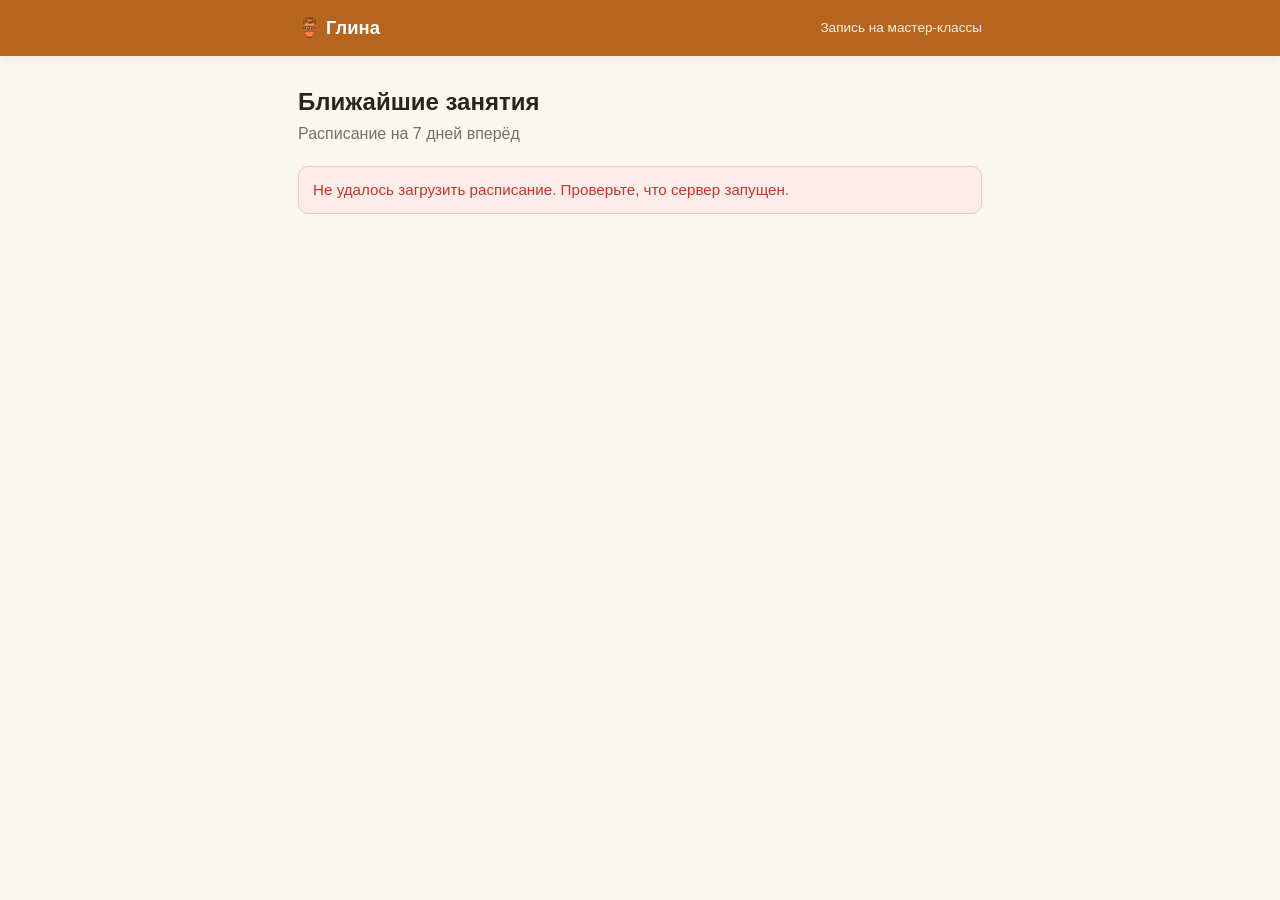
==== frontend/index.html @ c2cb719e "feat(frontend): три экрана клиента + отчёт о разработке фич - index.html: расписание с карточками, б" ====
<!DOCTYPE html>
<html lang="ru">
<head>
  <meta charset="UTF-8">
  <meta name="viewport" content="width=device-width, initial-scale=1.0">
  <title>Глина — расписание занятий</title>
  <link rel="stylesheet" href="style.css">
</head>
<body data-page="schedule">
  <header class="topbar">
    <div class="topbar__inner">
      <span class="logo">🏺 Глина</span>
      <span class="topbar__sub">Запись на мастер-классы</span>
    </div>
  </header>

  <main class="container">
    <h1 class="page-title">Ближайшие занятия</h1>
    <p class="page-hint">Расписание на 7 дней вперёд</p>

    <div id="error-box" class="alert alert--error" hidden></div>

    <div id="empty-state" class="empty" hidden>
      <div class="empty__icon">🗓️</div>
      <p class="empty__title">Пока нет доступных занятий</p>
      <p class="empty__text">Загляните позже — мастера скоро добавят новые слоты.</p>
    </div>

    <section id="slots" class="slots"></section>
  </main>

  <script src="app.js"></script>
</body>
</html>
---- frontend/style.css ----
/* Гончарная мастерская «Глина» — стили клиентского приложения (mobile-first). */

:root {
  --clay: #b5651d;
  --clay-dark: #8f4e14;
  --cream: #faf6f0;
  --ink: #2b2320;
  --muted: #7a6f66;
  --line: #e7ddd1;
  --green: #2e7d4f;
  --red: #c0392b;
  --amber: #b8860b;
  --radius: 14px;
  --shadow: 0 2px 10px rgba(80, 50, 20, 0.08);
}

* { box-sizing: border-box; }

body {
  margin: 0;
  font-family: -apple-system, "Segoe UI", Roboto, sans-serif;
  background: var(--cream);
  color: var(--ink);
  line-height: 1.5;
}

/* --------------------------- шапка --------------------------------------- */

.topbar {
  background: var(--clay);
  color: #fff;
  position: sticky;
  top: 0;
  z-index: 10;
  box-shadow: var(--shadow);
}
.topbar__inner {
  max-width: 720px;
  margin: 0 auto;
  padding: 14px 18px;
  display: flex;
  align-items: center;
  gap: 14px;
}
.logo { font-weight: 700; font-size: 1.15rem; }
.topbar__sub { font-size: 0.85rem; opacity: 0.9; margin-left: auto; }
.back { color: #fff; text-decoration: none; font-weight: 600; }
.back:hover { text-decoration: underline; }

/* --------------------------- контейнеры ---------------------------------- */

.container {
  max-width: 720px;
  margin: 0 auto;
  padding: 20px 18px 60px;
}
.container--narrow { max-width: 480px; }

.page-title { margin: 8px 0 2px; font-size: 1.5rem; }
.page-hint { margin: 0 0 20px; color: var(--muted); }

/* --------------------------- карточки слотов ----------------------------- */

.slots { display: grid; gap: 14px; }

.card {
  background: #fff;
  border: 1px solid var(--line);
  border-radius: var(--radius);
  padding: 16px;
  box-shadow: var(--shadow);
}
.card--cancelled { opacity: 0.75; }
.card__head {
  display: flex;
  justify-content: space-between;
  align-items: flex-start;
  gap: 10px;
}
.card__title { margin: 0; font-size: 1.1rem; }
.card__meta { margin: 4px 0 0; color: var(--muted); font-size: 0.92rem; }
.card__price { margin: 10px 0 12px; font-weight: 700; font-size: 1.05rem; }
.card__btn { display: inline-block; }

/* --------------------------- бейджи -------------------------------------- */

.badge {
  font-size: 0.78rem;
  font-weight: 600;
  padding: 4px 10px;
  border-radius: 999px;
  white-space: nowrap;
}
.badge--free { background: #e6f4ec; color: var(--green); }
.badge--full { background: #fdecea; color: var(--red); }
.badge--cancelled { background: #f3ede0; color: var(--amber); }

/* --------------------------- кнопки -------------------------------------- */

.btn {
  display: inline-block;
  border: none;
  border-radius: 10px;
  padding: 11px 20px;
  font-size: 1rem;
  font-weight: 600;
  cursor: pointer;
  text-decoration: none;
  text-align: center;
}
.btn--primary { background: var(--clay); color: #fff; }
.btn--primary:hover { background: var(--clay-dark); }
.btn--block { width: 100%; }
.btn--disabled,
.btn[disabled] {
  background: #ddd3c6;
  color: #8a8078;
  cursor: not-allowed;
  pointer-events: none;
}

/* --------------------------- детали слота -------------------------------- */

.detail {
  background: #fff;
  border: 1px solid var(--line);
  border-radius: var(--radius);
  padding: 20px;
  box-shadow: var(--shadow);
}
.detail__title { margin: 0 0 6px; }
.detail__when { font-weight: 600; color: var(--clay-dark); }
.detail__row { margin: 8px 0; }
.detail__address { color: var(--muted); }
.detail__price { margin-top: 14px; font-size: 1.25rem; font-weight: 700; }

/* --------------------------- форма --------------------------------------- */

.form {
  background: #fff;
  border: 1px solid var(--line);
  border-radius: var(--radius);
  padding: 20px;
  margin-top: 16px;
  box-shadow: var(--shadow);
}
.form__title { margin: 0 0 14px; font-size: 1.2rem; }
.field { display: block; margin-bottom: 14px; }
.field__label { display: block; font-size: 0.9rem; color: var(--muted); margin-bottom: 5px; }
.field__input {
  width: 100%;
  padding: 11px 12px;
  border: 1px solid var(--line);
  border-radius: 10px;
  font-size: 1rem;
}
.field__input:focus { outline: 2px solid var(--clay); border-color: var(--clay); }
.checkbox { display: flex; align-items: center; gap: 10px; margin: 4px 0 18px; }
.checkbox input { width: 18px; height: 18px; }

/* --------------------------- служебные блоки ----------------------------- */

.alert { border-radius: 10px; padding: 12px 14px; margin-bottom: 16px; font-size: 0.95rem; }
.alert--error { background: #fdecea; color: var(--red); border: 1px solid #f5c6c0; }
.alert--warn { background: #fdf6e3; color: var(--amber); border: 1px solid #efe1b8; }

.empty {
  text-align: center;
  padding: 40px 20px;
  color: var(--muted);
}
.empty__icon { font-size: 2.4rem; }
.empty__title { font-size: 1.15rem; font-weight: 600; color: var(--ink); margin: 10px 0 4px; }
.empty__text { margin: 0; }

/* --------------------------- экран успеха -------------------------------- */

.success {
  background: #fff;
  border: 1px solid var(--line);
  border-radius: var(--radius);
  padding: 30px 22px;
  text-align: center;
  box-shadow: var(--shadow);
}
.success__icon { font-size: 3rem; }
.success__title { margin: 8px 0 10px; }
.success__text { margin: 0 0 16px; }
.success__facts {
  list-style: none;
  padding: 0;
  margin: 0 0 16px;
  text-align: left;
  display: inline-block;
}
.success__facts li { margin: 6px 0; }
.success__hint { color: var(--muted); font-size: 0.92rem; margin-bottom: 20px; }
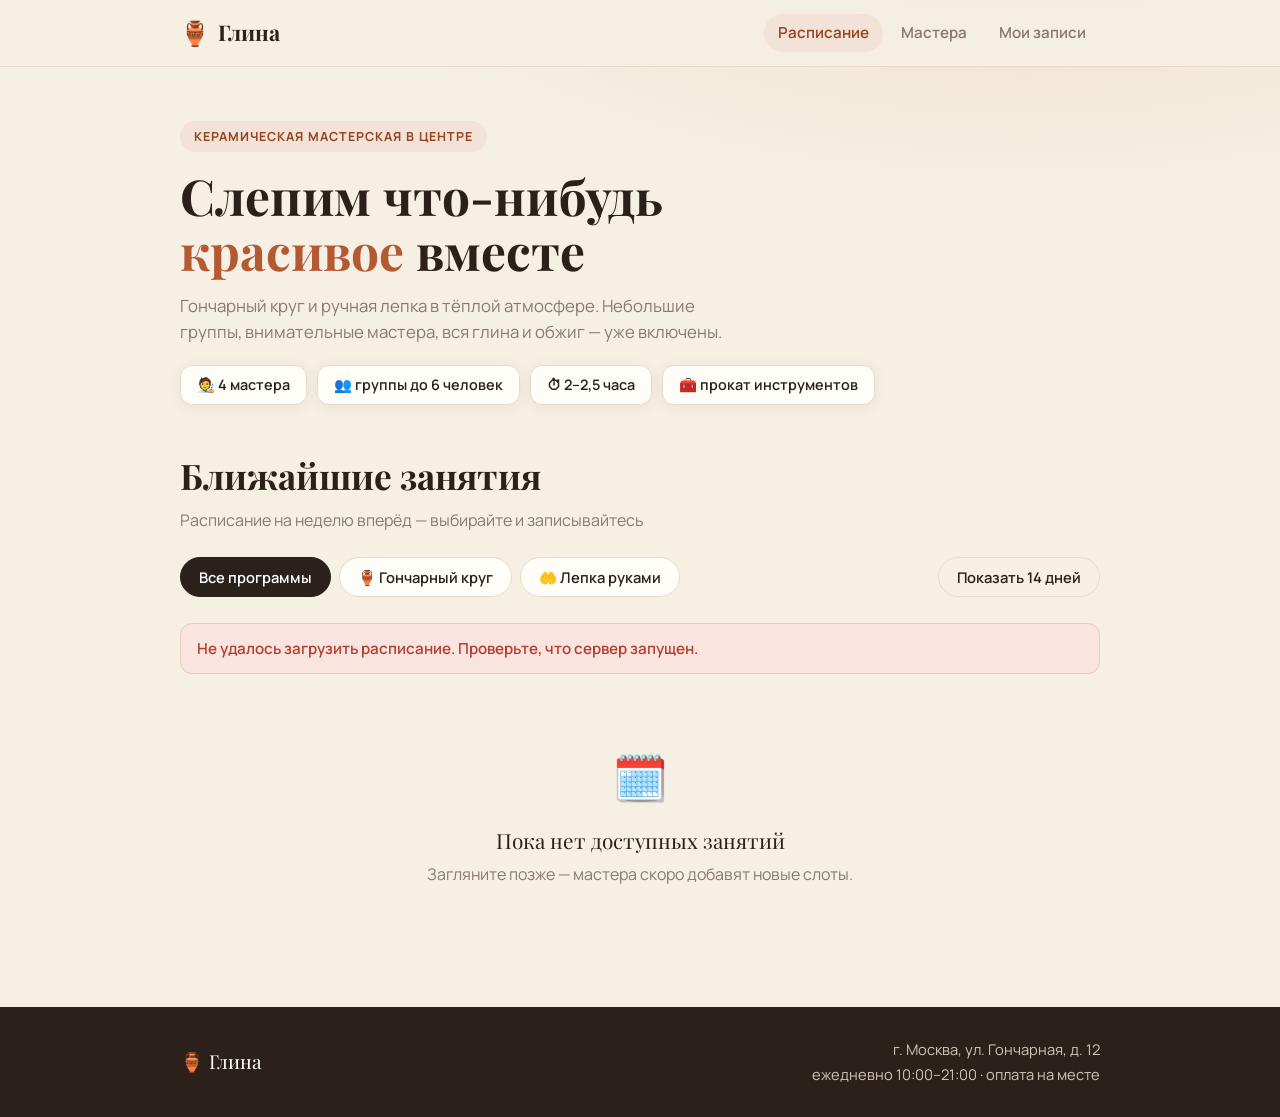
==== commit ad3c2b30: "feat(frontend): редизайн + страницы «Мастера» и «Мои записи» - дизайн-система: Playfair Display + Ma" ====
--- a/frontend/index.html
+++ b/frontend/index.html
@@ -3,20 +3,48 @@
 <head>
   <meta charset="UTF-8">
   <meta name="viewport" content="width=device-width, initial-scale=1.0">
-  <title>Глина — расписание занятий</title>
+  <title>Глина — гончарная мастерская. Расписание занятий</title>
   <link rel="stylesheet" href="style.css">
 </head>
 <body data-page="schedule">
   <header class="topbar">
     <div class="topbar__inner">
-      <span class="logo">🏺 Глина</span>
-      <span class="topbar__sub">Запись на мастер-классы</span>
+      <a class="logo" href="index.html"><span class="logo__mark">🏺</span>Глина</a>
+      <nav class="nav">
+        <a href="index.html" class="nav__link nav__link--active">Расписание</a>
+        <a href="masters.html" class="nav__link">Мастера</a>
+        <a href="bookings.html" class="nav__link">Мои записи</a>
+      </nav>
     </div>
   </header>
 
   <main class="container">
-    <h1 class="page-title">Ближайшие занятия</h1>
-    <p class="page-hint">Расписание на 7 дней вперёд</p>
+    <section class="hero">
+      <span class="hero__badge">керамическая мастерская в центре</span>
+      <h1 class="hero__title">Слепим что-нибудь<br><em>красивое</em> вместе</h1>
+      <p class="hero__text">
+        Гончарный круг и ручная лепка в тёплой атмосфере. Небольшие группы,
+        внимательные мастера, вся глина и обжиг — уже включены.
+      </p>
+      <div class="hero__stats">
+        <span class="stat">🧑‍🎨 4 мастера</span>
+        <span class="stat">👥 группы до 6 человек</span>
+        <span class="stat">⏱ 2–2,5 часа</span>
+        <span class="stat">🧰 прокат инструментов</span>
+      </div>
+    </section>
+
+    <h2 class="page-title">Ближайшие занятия</h2>
+    <p class="page-hint">Расписание на неделю вперёд — выбирайте и записывайтесь</p>
+
+    <div class="filters">
+      <div class="chips" id="program-filter">
+        <button class="chip chip--active" data-program="all">Все программы</button>
+        <button class="chip" data-program="WHEEL">🏺 Гончарный круг</button>
+        <button class="chip" data-program="HANDBUILDING">🤲 Лепка руками</button>
+      </div>
+      <button class="chip chip--ghost" id="extend-days">Показать 14 дней</button>
+    </div>
 
     <div id="error-box" class="alert alert--error" hidden></div>
 
@@ -26,8 +54,18 @@
       <p class="empty__text">Загляните позже — мастера скоро добавят новые слоты.</p>
     </div>
 
-    <section id="slots" class="slots"></section>
+    <div id="slots"></div>
   </main>
+
+  <footer class="footer">
+    <div class="footer__inner">
+      <span class="footer__brand">🏺 Глина</span>
+      <div class="footer__meta">
+        г. Москва, ул. Гончарная, д. 12<br>
+        ежедневно 10:00–21:00 · оплата на месте
+      </div>
+    </div>
+  </footer>
 
   <script src="app.js"></script>
 </body>
--- a/frontend/style.css
+++ b/frontend/style.css
@@ -1,120 +1,318 @@
-/* Гончарная мастерская «Глина» — стили клиентского приложения (mobile-first). */
+/* Гончарная мастерская «Глина» — дизайн-система клиентского приложения.
+   Тёплая «керамическая» палитра, Playfair Display + Manrope, mobile-first. */
+
+@import url('https://fonts.googleapis.com/css2?family=Playfair+Display:wght@600;700&family=Manrope:wght@400;500;600;700;800&display=swap');
 
 :root {
-  --clay: #b5651d;
-  --clay-dark: #8f4e14;
-  --cream: #faf6f0;
-  --ink: #2b2320;
-  --muted: #7a6f66;
-  --line: #e7ddd1;
-  --green: #2e7d4f;
-  --red: #c0392b;
-  --amber: #b8860b;
-  --radius: 14px;
-  --shadow: 0 2px 10px rgba(80, 50, 20, 0.08);
+  --terra: #b45a33;
+  --terra-dark: #94441f;
+  --terra-soft: #f3e2d7;
+  --cream: #f6efe4;
+  --surface: #fffdf8;
+  --ink: #2c211a;
+  --muted: #8a7a6d;
+  --line: #e8dcc9;
+  --green: #3d7a55;
+  --green-soft: #e3efe7;
+  --red: #b3402e;
+  --red-soft: #f9e4e0;
+  --amber: #a2781f;
+  --amber-soft: #f6ecd4;
+  --radius: 18px;
+  --shadow: 0 2px 14px rgba(90, 55, 25, 0.07);
+  --shadow-hover: 0 10px 28px rgba(90, 55, 25, 0.13);
+  --font-display: 'Playfair Display', Georgia, serif;
+  --font-body: 'Manrope', -apple-system, 'Segoe UI', sans-serif;
 }
 
 * { box-sizing: border-box; }
+
+html { scroll-behavior: smooth; }
 
 body {
   margin: 0;
-  font-family: -apple-system, "Segoe UI", Roboto, sans-serif;
-  background: var(--cream);
+  font-family: var(--font-body);
+  background:
+    radial-gradient(1200px 500px at 80% -100px, #efdfc8 0%, transparent 60%),
+    var(--cream);
   color: var(--ink);
-  line-height: 1.5;
-}
+  line-height: 1.55;
+  min-height: 100vh;
+  display: flex;
+  flex-direction: column;
+}
+
+.muted { color: var(--muted); font-weight: 400; }
 
 /* --------------------------- шапка --------------------------------------- */
 
 .topbar {
-  background: var(--clay);
-  color: #fff;
   position: sticky;
   top: 0;
-  z-index: 10;
+  z-index: 20;
+  background: rgba(246, 239, 228, 0.85);
+  backdrop-filter: blur(10px);
+  border-bottom: 1px solid var(--line);
+}
+.topbar__inner {
+  max-width: 960px;
+  margin: 0 auto;
+  padding: 14px 20px;
+  display: flex;
+  align-items: center;
+  gap: 24px;
+}
+.logo {
+  font-family: var(--font-display);
+  font-weight: 700;
+  font-size: 1.35rem;
+  color: var(--ink);
+  text-decoration: none;
+  display: flex;
+  align-items: center;
+  gap: 8px;
+}
+.logo__mark { font-size: 1.5rem; }
+
+.nav { margin-left: auto; display: flex; gap: 4px; }
+.nav__link {
+  color: var(--muted);
+  text-decoration: none;
+  font-weight: 600;
+  font-size: 0.95rem;
+  padding: 7px 14px;
+  border-radius: 999px;
+  transition: color 0.15s, background 0.15s;
+}
+.nav__link:hover { color: var(--ink); background: var(--terra-soft); }
+.nav__link--active { color: var(--terra-dark); background: var(--terra-soft); }
+
+/* --------------------------- контейнеры ---------------------------------- */
+
+.container {
+  width: 100%;
+  max-width: 960px;
+  margin: 0 auto;
+  padding: 28px 20px 70px;
+  flex: 1;
+}
+.container--narrow { max-width: 560px; }
+
+/* --------------------------- hero ---------------------------------------- */
+
+.hero { padding: 26px 0 34px; }
+.hero__badge {
+  display: inline-block;
+  background: var(--terra-soft);
+  color: var(--terra-dark);
+  font-weight: 700;
+  font-size: 0.78rem;
+  letter-spacing: 0.08em;
+  text-transform: uppercase;
+  padding: 6px 14px;
+  border-radius: 999px;
+  margin-bottom: 16px;
+}
+.hero__title {
+  font-family: var(--font-display);
+  font-size: clamp(2rem, 5.5vw, 3.1rem);
+  line-height: 1.12;
+  margin: 0 0 14px;
+}
+.hero__title em {
+  font-style: normal;
+  color: var(--terra);
+}
+.hero__text {
+  max-width: 560px;
+  margin: 0 0 20px;
+  color: var(--muted);
+  font-size: 1.05rem;
+}
+.hero__stats { display: flex; flex-wrap: wrap; gap: 10px; }
+.stat {
+  background: var(--surface);
+  border: 1px solid var(--line);
+  border-radius: 12px;
+  padding: 8px 16px;
+  font-size: 0.9rem;
+  font-weight: 600;
   box-shadow: var(--shadow);
 }
-.topbar__inner {
-  max-width: 720px;
-  margin: 0 auto;
-  padding: 14px 18px;
-  display: flex;
+
+/* --------------------------- заголовки страниц --------------------------- */
+
+.page-title {
+  font-family: var(--font-display);
+  font-size: clamp(1.6rem, 4vw, 2.2rem);
+  margin: 10px 0 4px;
+}
+.page-hint { margin: 0 0 24px; color: var(--muted); }
+
+/* --------------------------- фильтры ------------------------------------- */
+
+.filters {
+  display: flex;
+  flex-wrap: wrap;
   align-items: center;
-  gap: 14px;
-}
-.logo { font-weight: 700; font-size: 1.15rem; }
-.topbar__sub { font-size: 0.85rem; opacity: 0.9; margin-left: auto; }
-.back { color: #fff; text-decoration: none; font-weight: 600; }
-.back:hover { text-decoration: underline; }
-
-/* --------------------------- контейнеры ---------------------------------- */
-
-.container {
-  max-width: 720px;
-  margin: 0 auto;
-  padding: 20px 18px 60px;
-}
-.container--narrow { max-width: 480px; }
-
-.page-title { margin: 8px 0 2px; font-size: 1.5rem; }
-.page-hint { margin: 0 0 20px; color: var(--muted); }
-
-/* --------------------------- карточки слотов ----------------------------- */
-
-.slots { display: grid; gap: 14px; }
+  gap: 10px;
+  margin-bottom: 26px;
+}
+.chips { display: flex; flex-wrap: wrap; gap: 8px; }
+.chip {
+  border: 1px solid var(--line);
+  background: var(--surface);
+  color: var(--ink);
+  font-family: var(--font-body);
+  font-weight: 600;
+  font-size: 0.92rem;
+  padding: 9px 18px;
+  border-radius: 999px;
+  cursor: pointer;
+  transition: all 0.15s;
+}
+.chip:hover { border-color: var(--terra); color: var(--terra-dark); }
+.chip--active {
+  background: var(--ink);
+  border-color: var(--ink);
+  color: #fff;
+}
+.chip--active:hover { color: #fff; }
+.chip--ghost { margin-left: auto; background: transparent; }
+
+/* --------------------------- расписание по дням -------------------------- */
+
+.day-group { margin-bottom: 30px; }
+.day-group__title {
+  font-family: var(--font-display);
+  font-size: 1.25rem;
+  margin: 0 0 14px;
+  padding-bottom: 8px;
+  border-bottom: 2px solid var(--line);
+  text-transform: capitalize;
+}
+.day-group__grid {
+  display: grid;
+  grid-template-columns: repeat(auto-fill, minmax(290px, 1fr));
+  gap: 16px;
+}
+
+/* --------------------------- карточки ------------------------------------ */
 
 .card {
-  background: #fff;
+  background: var(--surface);
   border: 1px solid var(--line);
   border-radius: var(--radius);
-  padding: 16px;
+  padding: 18px;
   box-shadow: var(--shadow);
-}
-.card--cancelled { opacity: 0.75; }
-.card__head {
-  display: flex;
+  transition: transform 0.18s ease, box-shadow 0.18s ease;
+  display: flex;
+  flex-direction: column;
+}
+.card:hover { transform: translateY(-3px); box-shadow: var(--shadow-hover); }
+.card--cancelled { opacity: 0.72; }
+.card--cancelled:hover { transform: none; box-shadow: var(--shadow); }
+
+.card__top {
+  display: flex;
+  align-items: flex-start;
+  gap: 12px;
+  margin-bottom: 10px;
+}
+.card__icon {
+  width: 46px;
+  height: 46px;
+  flex: none;
+  display: grid;
+  place-items: center;
+  font-size: 1.45rem;
+  background: var(--terra-soft);
+  border-radius: 14px;
+}
+.card__timebox { display: flex; flex-direction: column; }
+.card__time { font-weight: 800; font-size: 1.25rem; letter-spacing: 0.01em; }
+.card__dur { color: var(--muted); font-size: 0.8rem; }
+.card__title { margin: 0 0 4px; font-size: 1.05rem; font-weight: 700; }
+.card__meta { margin: 2px 0; color: var(--muted); font-size: 0.9rem; }
+.card__foot {
+  margin-top: auto;
+  padding-top: 14px;
+  display: flex;
+  align-items: center;
   justify-content: space-between;
-  align-items: flex-start;
-  gap: 10px;
-}
-.card__title { margin: 0; font-size: 1.1rem; }
-.card__meta { margin: 4px 0 0; color: var(--muted); font-size: 0.92rem; }
-.card__price { margin: 10px 0 12px; font-weight: 700; font-size: 1.05rem; }
-.card__btn { display: inline-block; }
+}
+.card__price { font-weight: 800; font-size: 1.15rem; }
+
+.card__top .badge { margin-left: auto; }
+
+/* индикатор заполненности */
+.bar {
+  height: 6px;
+  background: var(--line);
+  border-radius: 999px;
+  overflow: hidden;
+  margin-top: 10px;
+}
+.bar__fill {
+  height: 100%;
+  background: var(--green);
+  border-radius: inherit;
+  transition: width 0.3s;
+}
+.bar__fill--last { background: var(--amber); }
+.bar__fill--full { background: var(--red); }
 
 /* --------------------------- бейджи -------------------------------------- */
 
 .badge {
-  font-size: 0.78rem;
-  font-weight: 600;
-  padding: 4px 10px;
+  font-size: 0.75rem;
+  font-weight: 700;
+  padding: 5px 11px;
   border-radius: 999px;
   white-space: nowrap;
 }
-.badge--free { background: #e6f4ec; color: var(--green); }
-.badge--full { background: #fdecea; color: var(--red); }
-.badge--cancelled { background: #f3ede0; color: var(--amber); }
+.badge--free { background: var(--green-soft); color: var(--green); }
+.badge--last { background: var(--amber-soft); color: var(--amber); }
+.badge--full { background: var(--red-soft); color: var(--red); }
+.badge--cancelled { background: var(--amber-soft); color: var(--amber); }
+.badge--muted { background: #eee7db; color: var(--muted); }
+
+/* --------------------------- звёзды -------------------------------------- */
+
+.stars { letter-spacing: 0.05em; }
+.star { color: #d8cbb8; }
+.star--on { color: #e2a63c; }
 
 /* --------------------------- кнопки -------------------------------------- */
 
 .btn {
   display: inline-block;
   border: none;
-  border-radius: 10px;
-  padding: 11px 20px;
-  font-size: 1rem;
-  font-weight: 600;
+  border-radius: 12px;
+  padding: 11px 22px;
+  font-family: var(--font-body);
+  font-size: 0.98rem;
+  font-weight: 700;
   cursor: pointer;
   text-decoration: none;
   text-align: center;
-}
-.btn--primary { background: var(--clay); color: #fff; }
-.btn--primary:hover { background: var(--clay-dark); }
-.btn--block { width: 100%; }
+  transition: background 0.15s, transform 0.1s;
+}
+.btn:active { transform: scale(0.98); }
+.btn--primary { background: var(--terra); color: #fff; }
+.btn--primary:hover { background: var(--terra-dark); }
+.btn--ghost {
+  background: transparent;
+  color: var(--terra-dark);
+  border: 1.5px solid var(--terra);
+}
+.btn--ghost:hover { background: var(--terra-soft); }
+.btn--block { display: block; width: 100%; }
+.btn--small { padding: 8px 16px; font-size: 0.88rem; }
 .btn--disabled,
 .btn[disabled] {
-  background: #ddd3c6;
-  color: #8a8078;
+  background: #e5dccd;
+  color: #a2968a;
   cursor: not-allowed;
   pointer-events: none;
 }
@@ -122,76 +320,249 @@
 /* --------------------------- детали слота -------------------------------- */
 
 .detail {
-  background: #fff;
+  background: var(--surface);
   border: 1px solid var(--line);
   border-radius: var(--radius);
-  padding: 20px;
+  padding: 26px;
   box-shadow: var(--shadow);
 }
-.detail__title { margin: 0 0 6px; }
-.detail__when { font-weight: 600; color: var(--clay-dark); }
-.detail__row { margin: 8px 0; }
-.detail__address { color: var(--muted); }
-.detail__price { margin-top: 14px; font-size: 1.25rem; font-weight: 700; }
+.detail__head { display: flex; gap: 16px; align-items: center; margin-bottom: 14px; }
+.detail__icon {
+  width: 62px;
+  height: 62px;
+  flex: none;
+  display: grid;
+  place-items: center;
+  font-size: 2rem;
+  background: var(--terra-soft);
+  border-radius: 18px;
+}
+.detail__title {
+  font-family: var(--font-display);
+  font-size: 1.5rem;
+  margin: 0 0 4px;
+}
+.detail__when { margin: 0; color: var(--terra-dark); font-weight: 700; }
+.detail__desc { color: var(--muted); margin: 0 0 18px; }
+.detail__grid {
+  display: grid;
+  grid-template-columns: 1fr 1fr;
+  gap: 12px;
+  margin: 0 0 18px;
+}
+.detail__cell {
+  background: var(--cream);
+  border-radius: 12px;
+  padding: 12px 14px;
+}
+.detail__cell dt {
+  font-size: 0.78rem;
+  text-transform: uppercase;
+  letter-spacing: 0.06em;
+  color: var(--muted);
+  font-weight: 700;
+  margin-bottom: 3px;
+}
+.detail__cell dd { margin: 0; font-weight: 600; }
+.detail__address { color: var(--muted); font-size: 0.95rem; margin: 0 0 6px; }
+.detail__price { font-size: 1.5rem; font-weight: 800; margin: 10px 0 0; }
 
 /* --------------------------- форма --------------------------------------- */
 
 .form {
-  background: #fff;
+  background: var(--surface);
   border: 1px solid var(--line);
   border-radius: var(--radius);
-  padding: 20px;
-  margin-top: 16px;
+  padding: 24px;
+  margin-top: 18px;
   box-shadow: var(--shadow);
 }
-.form__title { margin: 0 0 14px; font-size: 1.2rem; }
+.form__title {
+  font-family: var(--font-display);
+  margin: 0 0 16px;
+  font-size: 1.25rem;
+}
 .field { display: block; margin-bottom: 14px; }
-.field__label { display: block; font-size: 0.9rem; color: var(--muted); margin-bottom: 5px; }
+.field__label {
+  display: block;
+  font-size: 0.85rem;
+  font-weight: 700;
+  color: var(--muted);
+  margin-bottom: 6px;
+}
 .field__input {
   width: 100%;
-  padding: 11px 12px;
-  border: 1px solid var(--line);
-  border-radius: 10px;
+  padding: 12px 14px;
+  border: 1.5px solid var(--line);
+  border-radius: 12px;
+  font-family: var(--font-body);
   font-size: 1rem;
-}
-.field__input:focus { outline: 2px solid var(--clay); border-color: var(--clay); }
-.checkbox { display: flex; align-items: center; gap: 10px; margin: 4px 0 18px; }
-.checkbox input { width: 18px; height: 18px; }
+  background: #fff;
+  transition: border-color 0.15s;
+}
+.field__input:focus { outline: none; border-color: var(--terra); }
+
+.rental-option {
+  display: flex;
+  align-items: center;
+  gap: 12px;
+  background: var(--cream);
+  border: 1.5px solid var(--line);
+  border-radius: 12px;
+  padding: 13px 14px;
+  margin: 6px 0 18px;
+  cursor: pointer;
+  transition: border-color 0.15s;
+}
+.rental-option:hover { border-color: var(--terra); }
+.rental-option input { width: 19px; height: 19px; accent-color: var(--terra); }
+.rental-option__text { font-weight: 600; font-size: 0.95rem; }
+.rental-option__price { margin-left: auto; font-weight: 800; white-space: nowrap; }
+
+/* --------------------------- мастера ------------------------------------- */
+
+.masters-grid {
+  display: grid;
+  grid-template-columns: repeat(auto-fill, minmax(260px, 1fr));
+  gap: 18px;
+}
+.master {
+  background: var(--surface);
+  border: 1px solid var(--line);
+  border-radius: var(--radius);
+  padding: 24px;
+  box-shadow: var(--shadow);
+  text-align: center;
+  transition: transform 0.18s, box-shadow 0.18s;
+}
+.master:hover { transform: translateY(-3px); box-shadow: var(--shadow-hover); }
+.master__avatar {
+  width: 72px;
+  height: 72px;
+  margin: 0 auto 12px;
+  display: grid;
+  place-items: center;
+  font-family: var(--font-display);
+  font-size: 1.8rem;
+  font-weight: 700;
+  color: #fff;
+  background: linear-gradient(135deg, var(--terra) 0%, #d98a55 100%);
+  border-radius: 50%;
+}
+.master__name { font-family: var(--font-display); margin: 0 0 2px; font-size: 1.25rem; }
+.master__spec {
+  margin: 0 0 8px;
+  color: var(--terra-dark);
+  font-weight: 700;
+  font-size: 0.85rem;
+  text-transform: uppercase;
+  letter-spacing: 0.05em;
+}
+.master__rating { margin: 0 0 10px; }
+.master__bio { margin: 0; color: var(--muted); font-size: 0.92rem; }
+
+/* --------------------------- мои записи ---------------------------------- */
+
+.phone-form { display: flex; gap: 10px; margin-bottom: 24px; }
+.phone-form .field__input { flex: 1; }
+.bookings-list { display: grid; gap: 14px; }
+.booking__info { flex: 1; }
+.booking__reason { margin: 4px 0 0; color: var(--amber); font-size: 0.88rem; font-weight: 600; }
+.booking__cancel { margin-top: 14px; align-self: flex-end; }
 
 /* --------------------------- служебные блоки ----------------------------- */
 
-.alert { border-radius: 10px; padding: 12px 14px; margin-bottom: 16px; font-size: 0.95rem; }
-.alert--error { background: #fdecea; color: var(--red); border: 1px solid #f5c6c0; }
-.alert--warn { background: #fdf6e3; color: var(--amber); border: 1px solid #efe1b8; }
-
-.empty {
-  text-align: center;
-  padding: 40px 20px;
-  color: var(--muted);
-}
-.empty__icon { font-size: 2.4rem; }
-.empty__title { font-size: 1.15rem; font-weight: 600; color: var(--ink); margin: 10px 0 4px; }
+.alert {
+  border-radius: 12px;
+  padding: 13px 16px;
+  margin-bottom: 18px;
+  font-size: 0.95rem;
+  font-weight: 600;
+}
+.alert--error { background: var(--red-soft); color: var(--red); border: 1px solid #eec7c0; }
+.alert--warn { background: var(--amber-soft); color: var(--amber); border: 1px solid #e8d9ae; }
+
+.empty { text-align: center; padding: 50px 20px; color: var(--muted); }
+.empty__icon { font-size: 2.8rem; }
+.empty__title {
+  font-family: var(--font-display);
+  font-size: 1.3rem;
+  color: var(--ink);
+  margin: 12px 0 6px;
+}
 .empty__text { margin: 0; }
 
 /* --------------------------- экран успеха -------------------------------- */
 
 .success {
-  background: #fff;
+  background: var(--surface);
   border: 1px solid var(--line);
   border-radius: var(--radius);
-  padding: 30px 22px;
+  padding: 40px 28px;
   text-align: center;
   box-shadow: var(--shadow);
 }
-.success__icon { font-size: 3rem; }
-.success__title { margin: 8px 0 10px; }
-.success__text { margin: 0 0 16px; }
+.success__icon {
+  width: 84px;
+  height: 84px;
+  margin: 0 auto 16px;
+  display: grid;
+  place-items: center;
+  font-size: 2.4rem;
+  color: #fff;
+  background: var(--green);
+  border-radius: 50%;
+  animation: pop 0.45s cubic-bezier(0.3, 1.6, 0.5, 1);
+}
+@keyframes pop {
+  0% { transform: scale(0); }
+  100% { transform: scale(1); }
+}
+.success__title {
+  font-family: var(--font-display);
+  font-size: 1.8rem;
+  margin: 0 0 10px;
+}
+.success__text { margin: 0 0 18px; font-size: 1.05rem; }
 .success__facts {
   list-style: none;
-  padding: 0;
-  margin: 0 0 16px;
+  padding: 16px 20px;
+  margin: 0 0 18px;
   text-align: left;
-  display: inline-block;
-}
-.success__facts li { margin: 6px 0; }
-.success__hint { color: var(--muted); font-size: 0.92rem; margin-bottom: 20px; }
+  background: var(--cream);
+  border-radius: 14px;
+}
+.success__facts li { margin: 6px 0; font-weight: 600; }
+.success__hint { color: var(--muted); font-size: 0.93rem; margin: 0 0 22px; }
+.success__actions { display: grid; gap: 10px; }
+
+/* --------------------------- футер ---------------------------------------- */
+
+.footer {
+  background: var(--ink);
+  color: #cfc4b8;
+  margin-top: auto;
+}
+.footer__inner {
+  max-width: 960px;
+  margin: 0 auto;
+  padding: 30px 20px;
+  display: flex;
+  flex-wrap: wrap;
+  gap: 20px;
+  align-items: center;
+  justify-content: space-between;
+  font-size: 0.92rem;
+}
+.footer__brand { font-family: var(--font-display); font-size: 1.2rem; color: #fff; }
+.footer__meta { text-align: right; line-height: 1.7; }
+
+/* --------------------------- адаптив -------------------------------------- */
+
+@media (max-width: 560px) {
+  .nav__link { padding: 6px 10px; font-size: 0.88rem; }
+  .detail__grid { grid-template-columns: 1fr; }
+  .chip--ghost { margin-left: 0; }
+  .footer__inner { justify-content: center; text-align: center; }
+  .footer__meta { text-align: center; }
+}
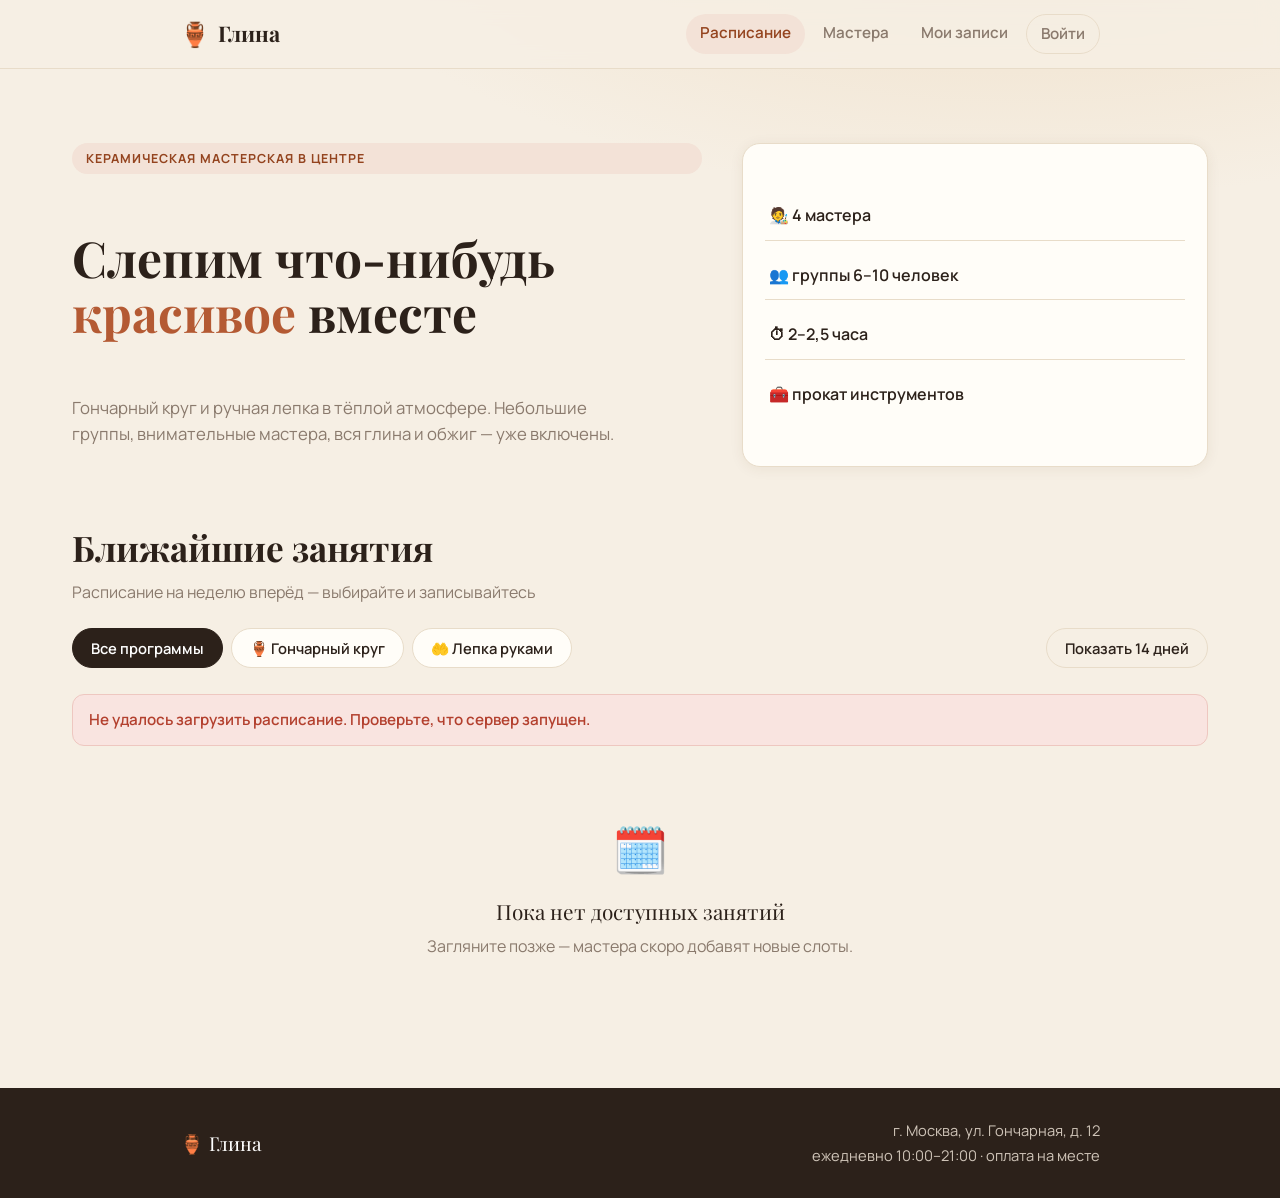
==== commit c1204d0f: "fix(ui): дубль даты, капитализация месяцев, сводка админки, инлайн-стили * Баг #6: карточка занятия " ====
--- a/frontend/index.html
+++ b/frontend/index.html
@@ -28,7 +28,7 @@
       </p>
       <div class="hero__stats">
         <span class="stat">🧑‍🎨 4 мастера</span>
-        <span class="stat">👥 группы до 6 человек</span>
+        <span class="stat">👥 группы 6–10 человек</span>
         <span class="stat">⏱ 2–2,5 часа</span>
         <span class="stat">🧰 прокат инструментов</span>
       </div>
--- a/frontend/style.css
+++ b/frontend/style.css
@@ -189,7 +189,6 @@
   margin: 0 0 14px;
   padding-bottom: 8px;
   border-bottom: 2px solid var(--line);
-  text-transform: capitalize;
 }
 .day-group__grid {
   display: grid;
@@ -307,6 +306,12 @@
   border: 1.5px solid var(--terra);
 }
 .btn--ghost:hover { background: var(--terra-soft); }
+.btn--danger {
+  background: var(--red-soft);
+  color: var(--red);
+  border: 1.5px solid #e6b6ad;
+}
+.btn--danger:hover { background: #f4d5cf; }
 .btn--block { display: block; width: 100%; }
 .btn--small { padding: 8px 16px; font-size: 0.88rem; }
 .btn--disabled,
@@ -481,6 +486,7 @@
 }
 .alert--error { background: var(--red-soft); color: var(--red); border: 1px solid #eec7c0; }
 .alert--warn { background: var(--amber-soft); color: var(--amber); border: 1px solid #e8d9ae; }
+.alert--below { margin-top: 18px; }
 
 .empty { text-align: center; padding: 50px 20px; color: var(--muted); }
 .empty__icon { font-size: 2.8rem; }
@@ -536,6 +542,102 @@
 .success__hint { color: var(--muted); font-size: 0.93rem; margin: 0 0 22px; }
 .success__actions { display: grid; gap: 10px; }
 
+/* --------------------------- вход ---------------------------------------- */
+
+.nav__link--auth { border: 1.5px solid var(--line); }
+
+.demo-accounts {
+  margin-top: 22px;
+  padding: 18px;
+  background: var(--terra-soft);
+  border-radius: var(--radius);
+}
+.demo-accounts__title { margin: 0 0 12px; font-weight: 700; font-size: 0.9rem; }
+.demo-chip {
+  display: inline-flex;
+  flex-direction: column;
+  align-items: flex-start;
+  gap: 2px;
+  background: var(--surface);
+  border: 1px solid var(--line);
+  border-radius: 12px;
+  padding: 10px 16px;
+  margin: 0 8px 8px 0;
+  cursor: pointer;
+  font-family: var(--font-body);
+  text-align: left;
+  transition: border-color 0.15s, transform 0.1s;
+}
+.demo-chip:hover { border-color: var(--terra); }
+.demo-chip:active { transform: scale(0.98); }
+.demo-chip b { font-size: 0.95rem; }
+.demo-chip span { font-size: 0.82rem; color: var(--muted); font-family: monospace; }
+
+/* --------------------------- админка ------------------------------------- */
+
+.stats-row {
+  display: flex;
+  flex-wrap: wrap;
+  gap: 10px;
+  margin-bottom: 22px;
+}
+
+.admin-list { display: grid; gap: 12px; }
+.admin-row {
+  background: var(--surface);
+  border: 1px solid var(--line);
+  border-left: 4px solid var(--green);
+  border-radius: 14px;
+  padding: 16px 18px;
+  box-shadow: var(--shadow);
+}
+.admin-row--cancelled { border-left-color: var(--amber); opacity: 0.85; }
+.admin-row--past { border-left-color: var(--muted); opacity: 0.7; }
+.admin-row__main {
+  display: flex;
+  align-items: center;
+  gap: 18px;
+  flex-wrap: wrap;
+}
+.admin-row__when { display: flex; flex-direction: column; min-width: 120px; }
+.admin-row__when span { color: var(--muted); font-size: 0.88rem; }
+.admin-row__prog { flex: 1; min-width: 200px; font-weight: 600; }
+.admin-row__cap { margin-left: auto; }
+.admin-row__people {
+  margin-top: 8px;
+  font-size: 0.9rem;
+  color: var(--muted);
+}
+.admin-row__actions {
+  margin-top: 12px;
+  display: flex;
+  align-items: center;
+  gap: 10px;
+  flex-wrap: wrap;
+}
+
+.stepper {
+  display: inline-flex;
+  align-items: center;
+  gap: 8px;
+  background: var(--cream);
+  border-radius: 10px;
+  padding: 4px 8px;
+}
+.stepper__label { font-size: 0.85rem; color: var(--muted); font-weight: 600; }
+.stepper__btn {
+  width: 30px;
+  height: 30px;
+  padding: 0;
+  font-size: 1.1rem;
+  line-height: 1;
+  background: var(--surface);
+  border: 1px solid var(--line);
+  color: var(--ink);
+}
+.stepper__btn:hover { border-color: var(--terra); color: var(--terra-dark); }
+.stepper__val { min-width: 22px; text-align: center; font-weight: 800; }
+
 /* --------------------------- футер ---------------------------------------- */
 
 .footer {
@@ -559,10 +661,65 @@
 
 /* --------------------------- адаптив -------------------------------------- */
 
+/* Планшет и десктоп: расписание и списки шире, hero — в две колонки. */
+@media (min-width: 900px) {
+  .container { max-width: 1120px; padding: 34px 32px 80px; }
+  .container--narrow { max-width: 560px; }
+
+  .hero {
+    display: grid;
+    grid-template-columns: 1.15fr 0.85fr;
+    align-items: center;
+    gap: 40px;
+    padding: 40px 0 44px;
+  }
+  .hero__badge { grid-column: 1; }
+  .hero__title { grid-column: 1; }
+  .hero__text { grid-column: 1; }
+  .hero__stats {
+    grid-column: 2;
+    grid-row: 1 / 4;
+    flex-direction: column;
+    align-items: stretch;
+    align-self: stretch;
+    justify-content: center;
+    background: var(--surface);
+    border: 1px solid var(--line);
+    border-radius: var(--radius);
+    padding: 22px;
+    box-shadow: var(--shadow);
+  }
+  .hero__stats .stat {
+    border: none;
+    box-shadow: none;
+    background: transparent;
+    border-bottom: 1px solid var(--line);
+    border-radius: 0;
+    padding: 12px 4px;
+    font-size: 1rem;
+  }
+  .hero__stats .stat:last-child { border-bottom: none; }
+
+  .day-group__grid { grid-template-columns: repeat(3, 1fr); }
+  .masters-grid { grid-template-columns: repeat(4, 1fr); }
+}
+
+/* Широкий десктоп: чуть просторнее карточки. */
+@media (min-width: 1280px) {
+  .container { max-width: 1200px; }
+}
+
+/* Телефон. */
 @media (max-width: 560px) {
-  .nav__link { padding: 6px 10px; font-size: 0.88rem; }
+  .topbar__inner { gap: 12px; }
+  .nav { gap: 2px; }
+  .nav__link { padding: 6px 9px; font-size: 0.85rem; }
+  .hero__title { font-size: 2rem; }
+  .day-group__grid { grid-template-columns: 1fr; }
   .detail__grid { grid-template-columns: 1fr; }
   .chip--ghost { margin-left: 0; }
+  .admin-row__cap { margin-left: 0; }
+  .phone-form { flex-direction: column; }
   .footer__inner { justify-content: center; text-align: center; }
   .footer__meta { text-align: center; }
 }
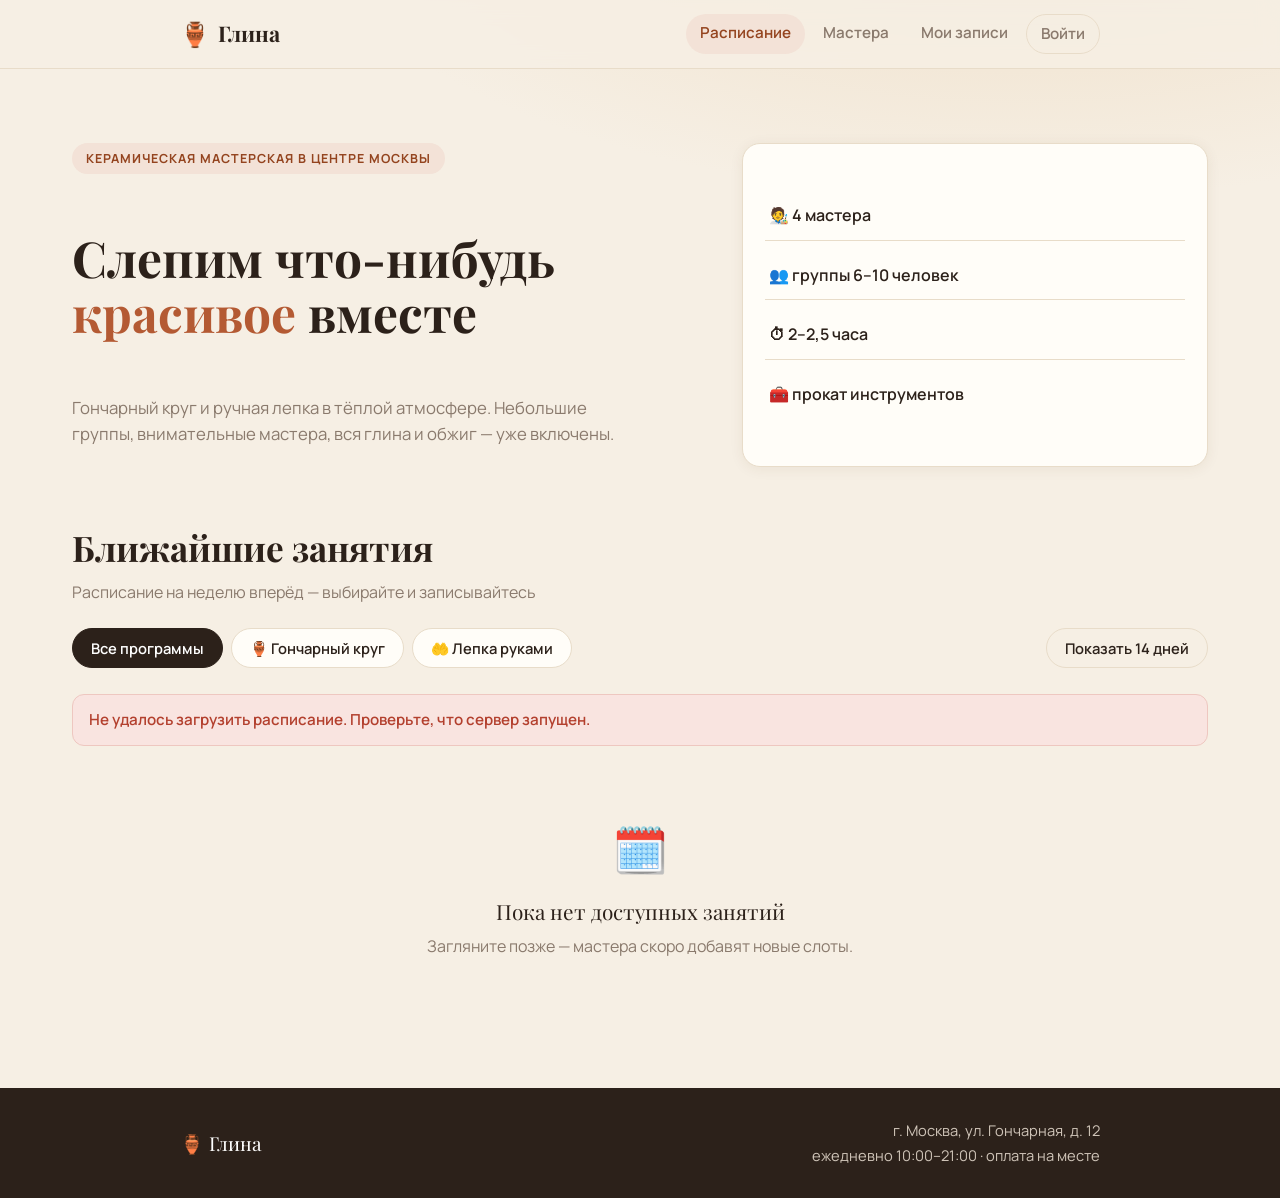
==== commit 143a90c6: "docs: separate tasks and bugs into dedicated folders - Created new `tasks/` and `bugs/` directories " ====
--- a/frontend/index.html
+++ b/frontend/index.html
@@ -20,7 +20,7 @@
 
   <main class="container">
     <section class="hero">
-      <span class="hero__badge">керамическая мастерская в центре</span>
+      <span class="hero__badge">керамическая мастерская в центре Москвы</span>
       <h1 class="hero__title">Слепим что-нибудь<br><em>красивое</em> вместе</h1>
       <p class="hero__text">
         Гончарный круг и ручная лепка в тёплой атмосфере. Небольшие группы,
--- a/frontend/style.css
+++ b/frontend/style.css
@@ -1,6 +1,3 @@
-/* Гончарная мастерская «Глина» — дизайн-система клиентского приложения.
-   Тёплая «керамическая» палитра, Playfair Display + Manrope, mobile-first. */
-
 @import url('https://fonts.googleapis.com/css2?family=Playfair+Display:wght@600;700&family=Manrope:wght@400;500;600;700;800&display=swap');
 
 :root {
@@ -573,7 +570,7 @@
 .demo-chip b { font-size: 0.95rem; }
 .demo-chip span { font-size: 0.82rem; color: var(--muted); font-family: monospace; }
 
-/* --------------------------- админка ------------------------------------- */
+/* -------------------- панель администратора ------------------------------ */
 
 .stats-row {
   display: flex;
@@ -638,6 +635,43 @@
 .stepper__btn:hover { border-color: var(--terra); color: var(--terra-dark); }
 .stepper__val { min-width: 22px; text-align: center; font-weight: 800; }
 
+/* Инлайн-форма ручной правки слота (перенос времени, смена мастера). */
+.admin-row__edit {
+  margin-top: 12px;
+  padding-top: 14px;
+  border-top: 1px dashed var(--line);
+  display: flex;
+  flex-wrap: wrap;
+  align-items: flex-end;
+  gap: 12px;
+}
+.edit-title {
+  width: 100%;
+  font-size: 0.85rem;
+  font-weight: 600;
+  color: var(--muted);
+}
+.edit-field { display: flex; flex-direction: column; gap: 4px; }
+.edit-field span { font-size: 0.82rem; color: var(--muted); font-weight: 600; }
+.edit-field input,
+.edit-field select {
+  padding: 8px 10px;
+  border: 1px solid var(--line);
+  border-radius: 10px;
+  background: var(--surface);
+  color: var(--ink);
+  font-size: 0.92rem;
+  font-family: inherit;
+}
+.edit-field input:focus,
+.edit-field select:focus {
+  outline: none;
+  border-color: var(--terra);
+}
+.edit-field--wide { flex: 1; min-width: 200px; }
+.edit-field--wide select { width: 100%; }
+.edit-actions { display: flex; gap: 8px; margin-left: auto; }
+
 /* --------------------------- футер ---------------------------------------- */
 
 .footer {
@@ -673,7 +707,7 @@
     gap: 40px;
     padding: 40px 0 44px;
   }
-  .hero__badge { grid-column: 1; }
+  .hero__badge { grid-column: 1; justify-self: start; }
   .hero__title { grid-column: 1; }
   .hero__text { grid-column: 1; }
   .hero__stats {
